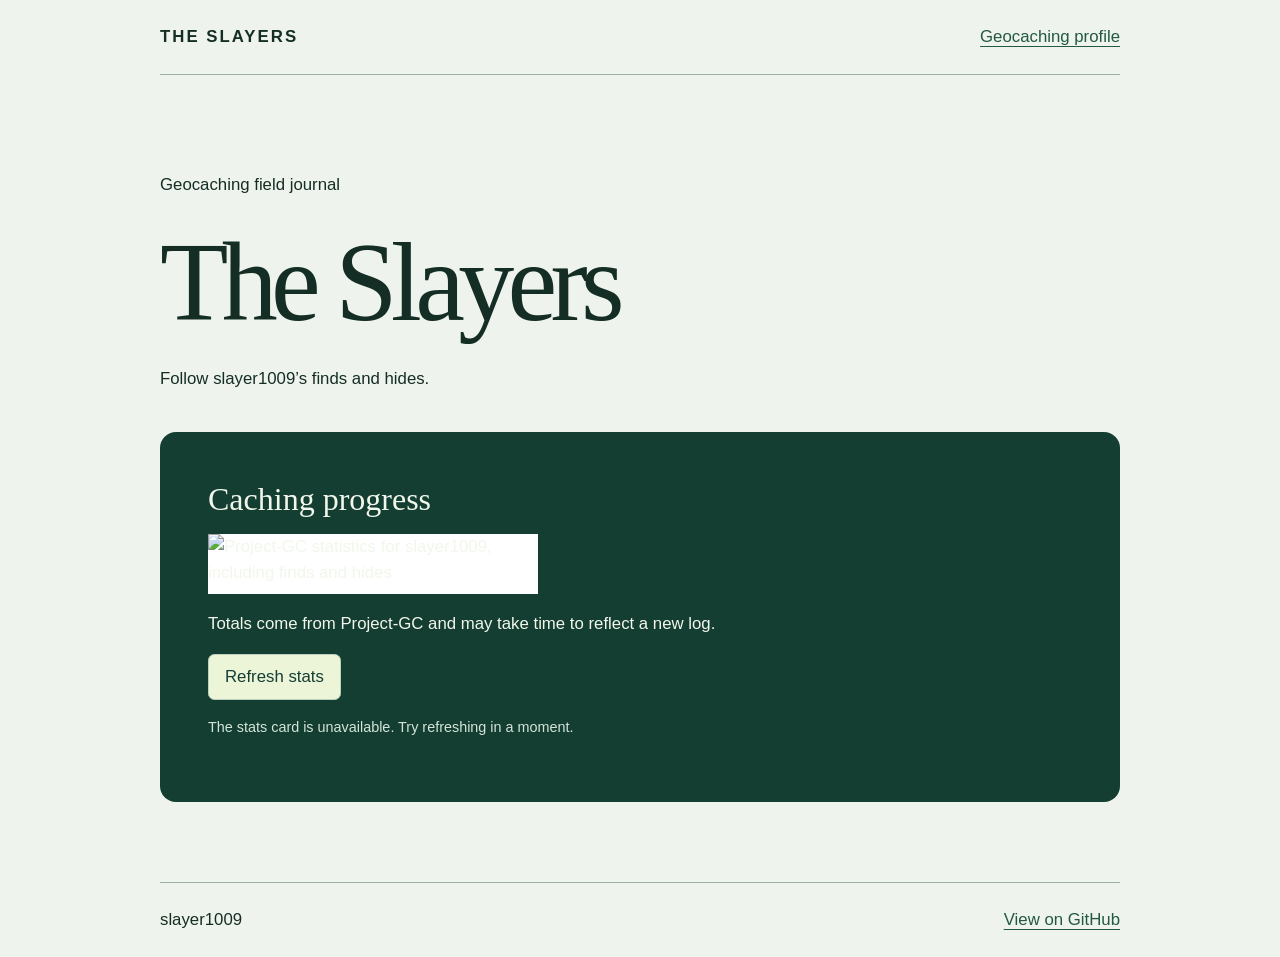
==== index.html @ 3431b184 "Add geocaching tracker for slayer1009" ====
<!doctype html>
<html lang="en">
<meta charset="utf-8">
<meta name="viewport" content="width=device-width,initial-scale=1">
<title>The Slayers | Geocaching field journal</title>
<style>
*{box-sizing:border-box}body{margin:0;background:#eff3ed;color:#142e25;font:1.05rem/1.55 "Segoe UI",sans-serif}header,main,footer{width:min(90%,60rem);margin:auto}header,footer{padding:1.5rem 0;display:flex;align-items:center;justify-content:space-between;gap:1rem;flex-wrap:wrap}header{border-bottom:1px solid #9eafa5}header strong{letter-spacing:.12em}a{color:#235844;text-underline-offset:.23em}main{padding:clamp(2rem,7vw,5rem) 0}h1{font:normal clamp(3.6rem,10vw,7rem)/1 Georgia,serif;letter-spacing:-.06em;margin:.25em 0}h2{font:normal 2rem/1.2 Georgia,serif;margin:0 0 1rem}section{background:#153e33;color:#f1f7eb;padding:clamp(1.2rem,5vw,3rem);border-radius:1rem;margin-top:2.5rem}section p{max-width:38rem}img{max-width:100%;height:auto;background:white;display:block}button{font:inherit;padding:.55rem 1rem;border:1px solid #bbd1bd;border-radius:.4rem;color:#153e33;background:#edf5d9;cursor:pointer}small{display:block;margin:1rem 0;font-size:.9rem;color:#d3e5d8}footer{border-top:1px solid #9eafa5}a:focus-visible,button:focus-visible{outline:3px solid #cc8900;outline-offset:4px}
</style>
<header><strong>THE SLAYERS</strong><a href="https://www.geocaching.com/p/?u=slayer1009">Geocaching profile</a></header>
<main><p>Geocaching field journal</p><h1>The Slayers</h1><p>Follow slayer1009’s finds and hides.</p>
<section aria-labelledby="progress"><h2 id="progress">Caching progress</h2>
<img id="card" width="330" height="60" src="https://project-gc.com/StatBar/slayer1009" alt="Project-GC statistics for slayer1009, including finds and hides">
<p>Totals come from Project-GC and may take time to reflect a new log.</p>
<button id="refresh" type="button">Refresh stats</button><small id="status" role="status"></small></section></main>
<footer><span>slayer1009</span><a href="https://github.com/cryptoferd/theslayers">View on GitHub</a></footer>
<script>
const card = document.getElementById('card');
const statusLine = document.getElementById('status');
function report() {
  statusLine.textContent = card.naturalWidth ? 'Card loaded at ' + new Date().toLocaleTimeString([], {hour:'numeric', minute:'2-digit'}) : 'The stats card is unavailable. Try refreshing in a moment.';
}
function refresh() {
  statusLine.textContent = 'Loading stats…';
  card.src = 'https://project-gc.com/StatBar/slayer1009?t=' + Date.now();
}
card.addEventListener('load', report);
card.addEventListener('error', report);
if (card.complete) report();
document.getElementById('refresh').addEventListener('click', refresh);
setInterval(() => { if (!document.hidden) refresh(); }, 900000);
</script>
</html>
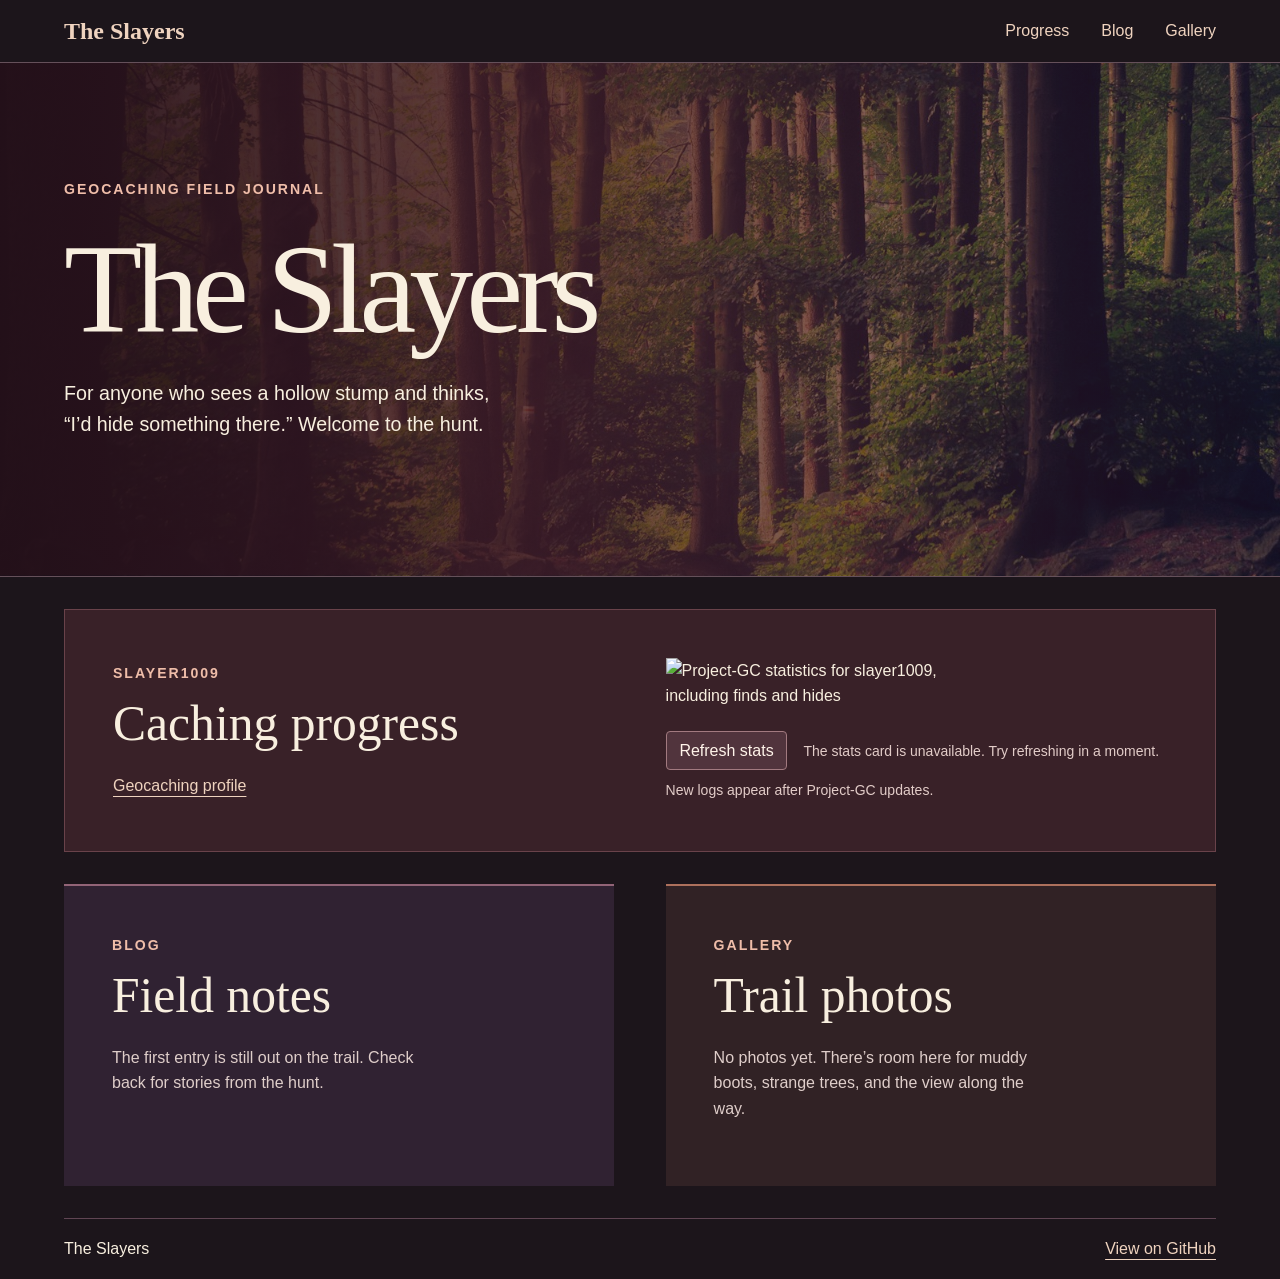
==== commit 761c1a06: "Add field notes and gallery to the dark woodland tracker" ====
--- a/index.html
+++ b/index.html
@@ -1,19 +1,38 @@
 <!doctype html>
 <html lang="en">
+<head>
 <meta charset="utf-8">
 <meta name="viewport" content="width=device-width,initial-scale=1">
+<meta name="theme-color" content="#1c151b">
 <title>The Slayers | Geocaching field journal</title>
-<style>
-*{box-sizing:border-box}body{margin:0;background:#eff3ed;color:#142e25;font:1.05rem/1.55 "Segoe UI",sans-serif}header,main,footer{width:min(90%,60rem);margin:auto}header,footer{padding:1.5rem 0;display:flex;align-items:center;justify-content:space-between;gap:1rem;flex-wrap:wrap}header{border-bottom:1px solid #9eafa5}header strong{letter-spacing:.12em}a{color:#235844;text-underline-offset:.23em}main{padding:clamp(2rem,7vw,5rem) 0}h1{font:normal clamp(3.6rem,10vw,7rem)/1 Georgia,serif;letter-spacing:-.06em;margin:.25em 0}h2{font:normal 2rem/1.2 Georgia,serif;margin:0 0 1rem}section{background:#153e33;color:#f1f7eb;padding:clamp(1.2rem,5vw,3rem);border-radius:1rem;margin-top:2.5rem}section p{max-width:38rem}img{max-width:100%;height:auto;background:white;display:block}button{font:inherit;padding:.55rem 1rem;border:1px solid #bbd1bd;border-radius:.4rem;color:#153e33;background:#edf5d9;cursor:pointer}small{display:block;margin:1rem 0;font-size:.9rem;color:#d3e5d8}footer{border-top:1px solid #9eafa5}a:focus-visible,button:focus-visible{outline:3px solid #cc8900;outline-offset:4px}
-</style>
-<header><strong>THE SLAYERS</strong><a href="https://www.geocaching.com/p/?u=slayer1009">Geocaching profile</a></header>
-<main><p>Geocaching field journal</p><h1>The Slayers</h1><p>Follow slayer1009’s finds and hides.</p>
-<section aria-labelledby="progress"><h2 id="progress">Caching progress</h2>
-<img id="card" width="330" height="60" src="https://project-gc.com/StatBar/slayer1009" alt="Project-GC statistics for slayer1009, including finds and hides">
-<p>Totals come from Project-GC and may take time to reflect a new log.</p>
-<button id="refresh" type="button">Refresh stats</button><small id="status" role="status"></small></section></main>
-<footer><span>slayer1009</span><a href="https://github.com/cryptoferd/theslayers">View on GitHub</a></footer>
-<script>
+<link rel="stylesheet" href="style.css">
+</head>
+<body>
+<header class="wrap">
+<a class="brand" href="#home">The Slayers</a>
+<nav aria-label="Main navigation"><a href="#progress">Progress</a><a href="#blog">Blog</a><a href="#gallery">Gallery</a></nav>
+</header>
+<main id="home">
+<div class="hero"><div class="wrap">
+<p class="eyebrow">Geocaching field journal</p>
+<h1>The Slayers</h1>
+<p class="intro">For anyone who sees a hollow stump and thinks,<br>“I’d hide something there.” Welcome to the hunt.</p>
+</div></div>
+<div class="wrap">
+<section class="progress" id="progress">
+<div><p class="eyebrow">slayer1009</p><h2>Caching progress</h2><a href="https://www.geocaching.com/p/?u=slayer1009">Geocaching profile</a></div>
+<div class="stats"><img id="card" width="330" height="60" src="https://project-gc.com/StatBar/slayer1009" alt="Project-GC statistics for slayer1009, including finds and hides">
+<div class="controls"><button id="refresh" type="button">Refresh stats</button><small id="status" role="status"></small></div>
+<small>New logs appear after Project-GC updates.</small></div>
+</section>
+<div class="journal">
+<section id="blog"><p class="eyebrow">Blog</p><h2>Field notes</h2>
+<p>The first entry is still out on the trail. Check back for stories from the hunt.</p></section>
+<section id="gallery"><p class="eyebrow">Gallery</p><h2>Trail photos</h2>
+<p>No photos yet. There’s room here for muddy boots, strange trees, and the view along the way.</p></section>
+</div></div>
+</main>
+<footer class="wrap"><span>The Slayers</span><a href="https://github.com/cryptoferd/theslayers">View on GitHub</a></footer><script>
 const card = document.getElementById('card');
 const statusLine = document.getElementById('status');
 function report() {
@@ -29,4 +48,5 @@
 document.getElementById('refresh').addEventListener('click', refresh);
 setInterval(() => { if (!document.hidden) refresh(); }, 900000);
 </script>
-</html>
+</body></html>
+
--- a/style.css
+++ b/style.css
@@ -0,0 +1,32 @@
+:root { color-scheme: dark; font: 100%/1.6 "Segoe UI", sans-serif; background: #1c151b; color: #f8efdf; }
+* { box-sizing: border-box; }
+body { margin: 0; }
+.wrap { width: min(90%, 72rem); margin-inline: auto; }
+header, footer, nav, .controls { display: flex; align-items: center; flex-wrap: wrap; gap: 1rem; }
+header, footer { justify-content: space-between; padding-block: 1.1rem; }
+nav { gap: clamp(.8rem, 3vw, 2rem); }
+a { color: #efd3bf; text-underline-offset: .3em; }
+nav a, .brand { text-decoration: none; }
+a:hover { text-decoration: underline; color: white; }
+.brand { font: bold 1.5rem Georgia, serif; }
+.hero { padding-block: clamp(4rem, 9vw, 8rem); background-color: #39202c; background-image: linear-gradient(90deg,rgba(36,16,25,.97),rgba(62,25,37,.8) 42%,rgba(48,26,53,.4)),url("forest.jpg"); background-position: center 53%; background-size: cover; border-block: 1px solid #65505a; }
+h1, h2 { font-family: Georgia, serif; font-weight: normal; line-height: 1.08; }
+h1 { margin: .15em 0; font-size: clamp(4rem, 10vw, 8rem); letter-spacing: -.055em; }
+h2 { margin: .25em 0 .45em; font-size: clamp(2rem, 4vw, 3.1rem); }
+.eyebrow { font-size: .88rem; letter-spacing: .14em; text-transform: uppercase; font-weight: 650; color: #efbda9; margin: 0; }
+.intro { font-size: clamp(1rem, 2vw, 1.23rem); }
+.progress, .journal { display: grid; grid-template-columns: 1fr 1fr; gap: clamp(1rem, 4vw, 4rem); margin-block: 2rem; }
+section { scroll-margin-top: 1rem; }
+.progress, .journal section { padding: clamp(1.25rem, 4vw, 3rem); }
+.progress { align-items: center; background: #392128; border: 1px solid #69424a; }
+.journal section { background: #302232; border-top: 2px solid #926477; }
+.journal section:last-child { background: #312225; border-color: #ad705c; }
+.journal p:last-child { color: #dfceca; max-width: 38ch; }
+.stats { min-width: 0; }
+img { max-width: 100%; height: auto; display: block; }
+.controls { margin-block: .85rem .45rem; }
+button { font: inherit; cursor: pointer; background: #51343d; color: #fff4ea; border: 1px solid #a27a80; border-radius: .25rem; padding: .35rem .8rem; }
+small { font-size: .875rem; color: #e2ccc8; }
+footer { border-top: 1px solid #604553; }
+:focus-visible { outline: 3px solid #ffc9aa; outline-offset: 4px; }
+@media (max-width: 44rem) { .progress, .journal { grid-template-columns: 1fr; } }
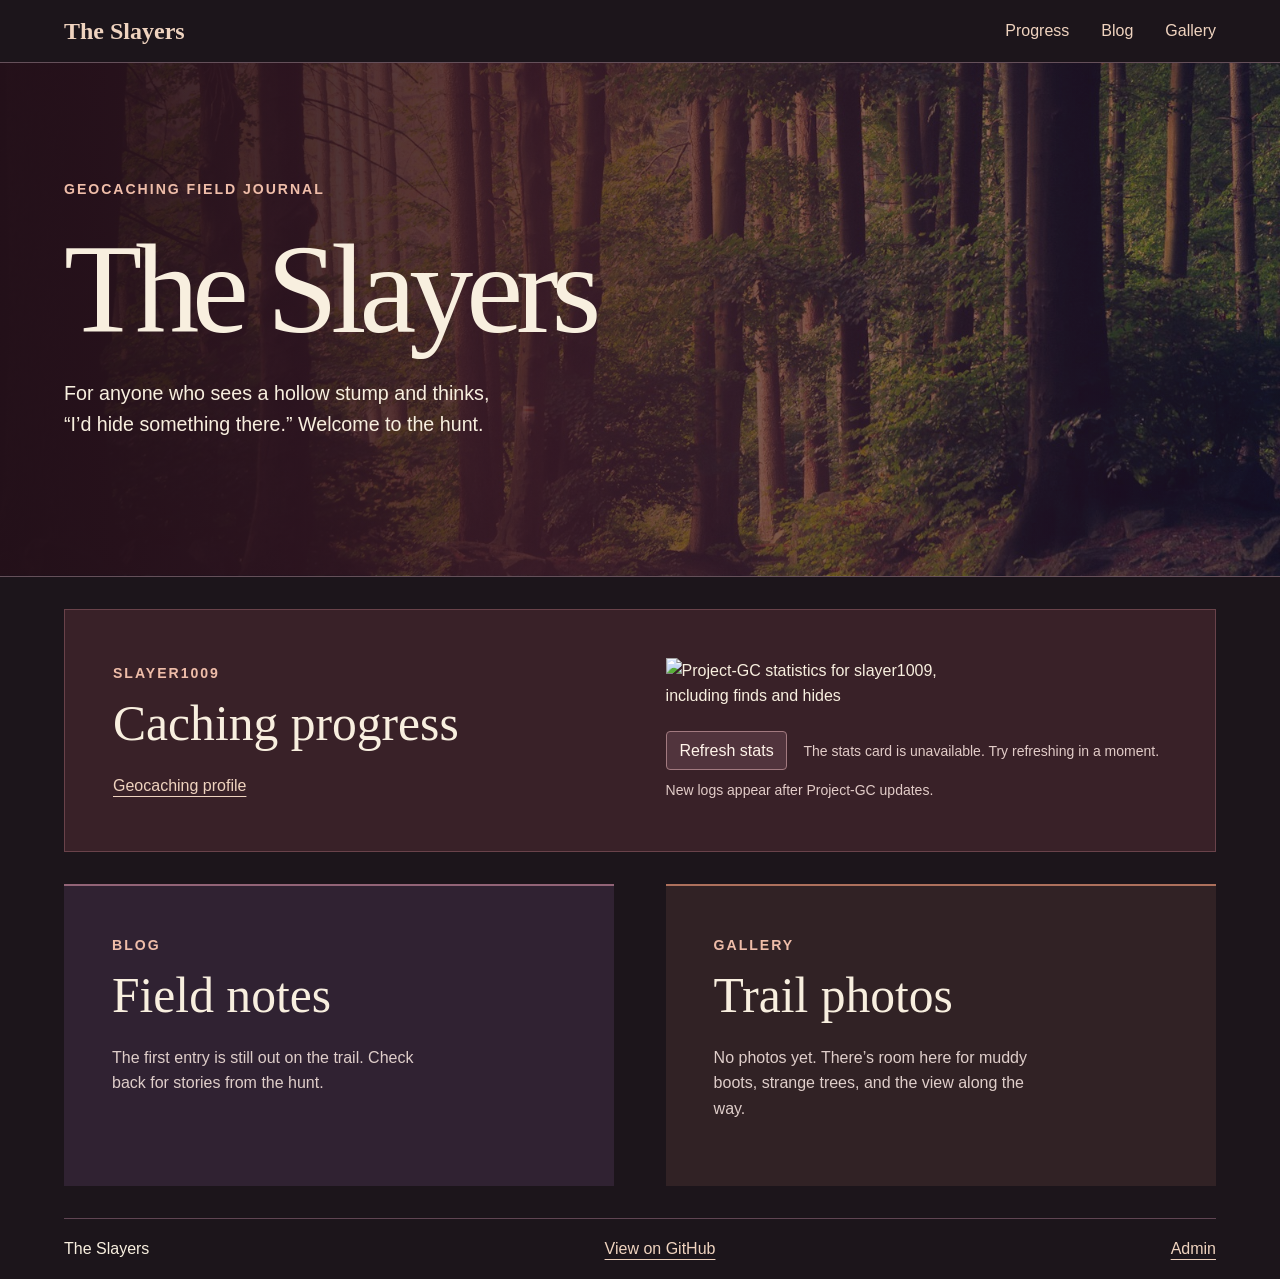
==== commit cf32193b: "Add GitHub-authenticated journal publishing dashboard" ====
--- a/index.html
+++ b/index.html
@@ -32,7 +32,7 @@
 <p>No photos yet. There’s room here for muddy boots, strange trees, and the view along the way.</p></section>
 </div></div>
 </main>
-<footer class="wrap"><span>The Slayers</span><a href="https://github.com/cryptoferd/theslayers">View on GitHub</a></footer><script>
+<footer class="wrap"><span>The Slayers</span><a href="https://github.com/cryptoferd/theslayers">View on GitHub</a><a href="admin/">Admin</a></footer><script src="journal.js" defer></script><script>
 const card = document.getElementById('card');
 const statusLine = document.getElementById('status');
 function report() {
@@ -50,3 +50,4 @@
 </script>
 </body></html>
 
+
--- a/style.css
+++ b/style.css
@@ -30,3 +30,12 @@
 footer { border-top: 1px solid #604553; }
 :focus-visible { outline: 3px solid #ffc9aa; outline-offset: 4px; }
 @media (max-width: 44rem) { .progress, .journal { grid-template-columns: 1fr; } }
+.admin { max-width: 48rem; padding-block: 2rem 4rem; }
+.admin h1 { font-size: clamp(2.6rem, 6vw, 5rem); }
+.admin form { background: #35232e; padding: clamp(1.2rem, 4vw, 2rem); margin-block: 1rem; border: 1px solid #69424a; }
+.admin label { display: block; margin-block: 1rem; }
+.admin [hidden] { display: none; }
+.admin input, .admin select, .admin textarea { display: block; width: 100%; margin-top: .35rem; padding: .65rem; background: #211920; color: #fff4ea; border: 1px solid #a27a80; font: inherit; }
+.admin button:disabled { opacity: .65; }
+.journal article { border-top: 1px solid #755562; overflow-wrap: anywhere; }
+.journal article p { white-space: pre-wrap; }
